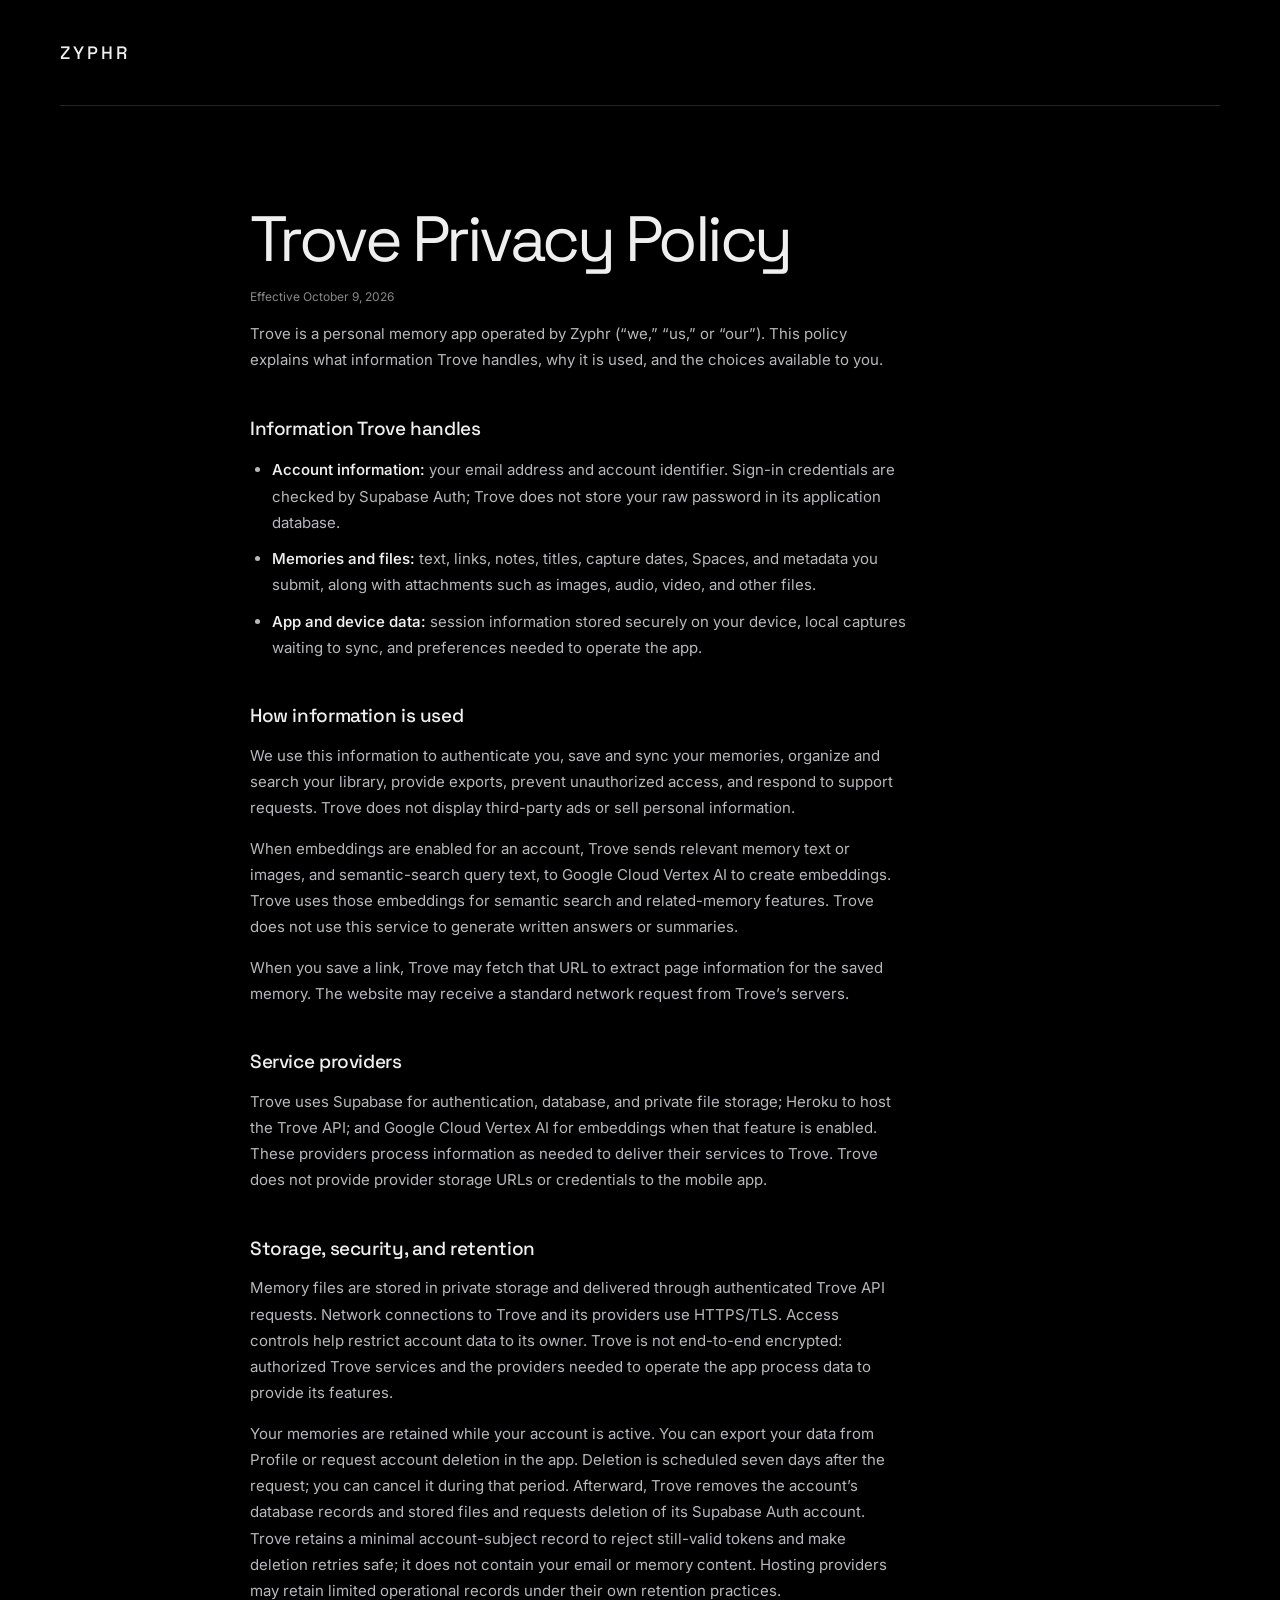
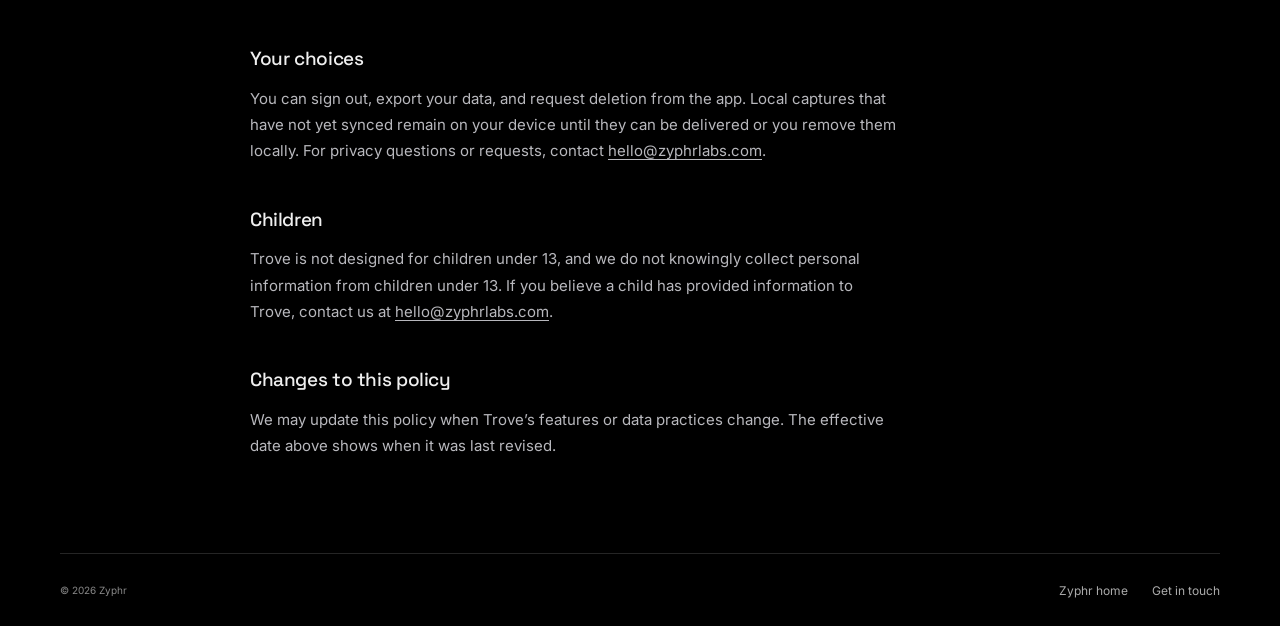
==== privacy/index.html @ 3baa9a34 "Add Trove privacy policy page" ====
<!doctype html>
<html lang="en">
<head>
  <meta charset="utf-8">
  <meta name="viewport" content="width=device-width, initial-scale=1">
  <meta name="theme-color" content="#000000">
  <title>Trove Privacy Policy — Zyphr</title>
  <meta name="description" content="How Trove handles account information, memories, files, and embeddings. Contact hello@zyphrlabs.com with privacy questions.">
  <link rel="canonical" href="https://zyphrlabs.com/privacy/">
  <link rel="icon" href="data:,">
  <link rel="preconnect" href="https://fonts.googleapis.com">
  <link rel="preconnect" href="https://fonts.gstatic.com" crossorigin>
  <link href="https://fonts.googleapis.com/css2?family=Inter:wght@400;450;500;550;600&family=Space+Grotesk:wght@400;500;600&display=swap" rel="stylesheet">
  <link rel="stylesheet" href="../styles.css">
</head>
<body>
  <a class="skip-link" href="#main">Skip to content</a>
  <div class="site-shell">
    <header class="nav">
      <a class="brand" href="../" aria-label="Zyphr home"><span>ZYPHR</span></a>
    </header>
    <main class="privacy-main" id="main">
      <article class="privacy-copy">
        <h1>Trove Privacy Policy</h1>
        <p class="privacy-updated">Effective October 9, 2026</p>

        <p>Trove is a personal memory app operated by Zyphr (“we,” “us,” or “our”). This policy explains what information Trove handles, why it is used, and the choices available to you.</p>

        <h2>Information Trove handles</h2>
        <ul>
          <li><strong>Account information:</strong> your email address and account identifier. Sign-in credentials are checked by Supabase Auth; Trove does not store your raw password in its application database.</li>
          <li><strong>Memories and files:</strong> text, links, notes, titles, capture dates, Spaces, and metadata you submit, along with attachments such as images, audio, video, and other files.</li>
          <li><strong>App and device data:</strong> session information stored securely on your device, local captures waiting to sync, and preferences needed to operate the app.</li>
        </ul>

        <h2>How information is used</h2>
        <p>We use this information to authenticate you, save and sync your memories, organize and search your library, provide exports, prevent unauthorized access, and respond to support requests. Trove does not display third-party ads or sell personal information.</p>
        <p>When embeddings are enabled for an account, Trove sends relevant memory text or images, and semantic-search query text, to Google Cloud Vertex AI to create embeddings. Trove uses those embeddings for semantic search and related-memory features. Trove does not use this service to generate written answers or summaries.</p>
        <p>When you save a link, Trove may fetch that URL to extract page information for the saved memory. The website may receive a standard network request from Trove’s servers.</p>

        <h2>Service providers</h2>
        <p>Trove uses Supabase for authentication, database, and private file storage; Heroku to host the Trove API; and Google Cloud Vertex AI for embeddings when that feature is enabled. These providers process information as needed to deliver their services to Trove. Trove does not provide provider storage URLs or credentials to the mobile app.</p>

        <h2>Storage, security, and retention</h2>
        <p>Memory files are stored in private storage and delivered through authenticated Trove API requests. Network connections to Trove and its providers use HTTPS/TLS. Access controls help restrict account data to its owner. Trove is not end-to-end encrypted: authorized Trove services and the providers needed to operate the app process data to provide its features.</p>
        <p>Your memories are retained while your account is active. You can export your data from Profile or request account deletion in the app. Deletion is scheduled seven days after the request; you can cancel it during that period. Afterward, Trove removes the account’s database records and stored files and requests deletion of its Supabase Auth account. Trove retains a minimal account-subject record to reject still-valid tokens and make deletion retries safe; it does not contain your email or memory content. Hosting providers may retain limited operational records under their own retention practices.</p>

        <h2>Your choices</h2>
        <p>You can sign out, export your data, and request deletion from the app. Local captures that have not yet synced remain on your device until they can be delivered or you remove them locally. For privacy questions or requests, contact <a href="mailto:hello@zyphrlabs.com">hello@zyphrlabs.com</a>.</p>

        <h2>Children</h2>
        <p>Trove is not designed for children under 13, and we do not knowingly collect personal information from children under 13. If you believe a child has provided information to Trove, contact us at <a href="mailto:hello@zyphrlabs.com">hello@zyphrlabs.com</a>.</p>

        <h2>Changes to this policy</h2>
        <p>We may update this policy when Trove’s features or data practices change. The effective date above shows when it was last revised.</p>
      </article>
    </main>
    <footer class="footer"><span>© 2026 Zyphr</span><div class="footer-links"><a href="./">Zyphr home</a><a class="contact-link" href="mailto:hello@zyphrlabs.com">Get in touch</a></div></footer>
  </div>
</body>
</html>
---- styles.css ----
:root {
  color-scheme: dark;
  --black: #000;
  --white: #efefef;
  --muted: #909090;
  --line: #252525;
}
* { box-sizing: border-box; }
html { background: var(--black); }
body { margin: 0; background: var(--black); color: var(--white); font-family: 'Inter', sans-serif; -webkit-font-smoothing: antialiased; }
button, input { font: inherit; }
button, a, input { -webkit-tap-highlight-color: transparent; }
button { color: inherit; cursor: pointer; }
a { color: inherit; text-decoration: none; }
button:focus-visible, a:focus-visible, canvas:focus-visible { outline: 2px solid #c7c4de; outline-offset: 6px; }
button:disabled { cursor: default; }
::selection { background: #c2bfce; color: #000; }
[hidden] { display: none !important; }
.skip-link { position: fixed; top: 12px; left: 12px; z-index: 20; padding: 12px 18px; color: #000; background: #fff; transform: translateY(-160%); }
.skip-link:focus { transform: translateY(0); }
.site-shell { width: min(1600px, 100%); min-height: 100svh; margin-inline: auto; padding-inline: clamp(24px, 4.7vw, 76px); display: flex; flex-direction: column; }
.nav { min-height: 106px; display: flex; justify-content: space-between; align-items: center; gap: 24px; border-bottom: 1px solid var(--line); }
.brand { display: inline-flex; align-items: center; }
.brand > span { font-family: 'Space Grotesk', sans-serif; font-size: 18px; font-weight: 500; letter-spacing: .16em; }
main { flex: 1; display: flex; flex-direction: column; }
.hero { flex: 1; min-height: 620px; display: grid; grid-template-columns: 1fr 1fr; align-items: center; position: relative; padding-block: 48px 24px; }
.hero-copy { z-index: 1; position: relative; padding-bottom: 28px; }
h1 { font-family: 'Space Grotesk', sans-serif; font-size: clamp(64px, 7.05vw, 108px); line-height: 1.035; font-weight: 400; letter-spacing: -.065em; margin: 0; white-space: nowrap; }
.metal-type { background: linear-gradient(110deg,#b9bbc0 0%,#f9f9fa 16%,#9d9ca9 32%,#dfd5e6 44%,#b8c5cb 55%,#f2eeeb 68%,#a3a5a9 85%,#e4e3e8 100%); -webkit-background-clip: text; background-clip: text; color: transparent; }
.launch-note { margin: 28px 0 0; font-size: 16px; line-height: 1.5; color: #999; letter-spacing: -.015em; }
.artwork { margin: 0 -24px 0 0; min-width: 0; align-self: stretch; display: flex; flex-direction: column; justify-content: center; position: relative; }
.artwork-stage { position: relative; width: 100%; height: clamp(336px,calc((100svh - 260px) * .8),512px); isolation: isolate; }
.orb-visuals { position: relative; width: 100%; height: 100%; }
#webgl { position: relative; display: block; width: 100%; height: 100%; opacity: 0; transition: opacity 1.4s ease; pointer-events: none; }
.artwork-stage.is-hovered { cursor: crosshair; }
.artwork-stage.is-ready #webgl { opacity: 1; }
.motion-toggle { position: absolute; bottom: 22px; right: 23px; display: grid; place-items: center; width: 30px; height: 30px; padding: 7px; background: #0a0a0a; border: 1px solid #303030; border-radius: 50%; color: #aaa; transition: border-color .2s,color .2s; }
.motion-toggle:hover { color: #fff; border-color: #666; }
.motion-toggle svg { width: 14px; height: 14px; fill: none; stroke: currentColor; stroke-width: 1.3; }
.motion-toggle .play-icon { display: none; }
.motion-toggle[aria-pressed="true"] .pause-icon { display: none; }
.motion-toggle[aria-pressed="true"] .play-icon { display: block; }
.footer { border-top: 1px solid var(--line); min-height: 73px; display: flex; align-items: center; justify-content: space-between; gap: 16px; font-size: 10px; color: #888; }
.footer-links { display: flex; align-items: center; gap: 24px; }
.footer-links > a { font-size: 12px; color: #aaa; transition: color .2s; }
.footer-links > a:hover { color: #eee; }
.contact-link { font-size: 12px; color: #aaa; transition: color .2s; }
.contact-link:hover { color: #eee; }
.privacy-main { flex: 1; display: block; }
.privacy-copy { max-width: 780px; margin: 0 auto; padding: clamp(48px, 8vw, 100px) 0 80px; }
.privacy-copy h1 { white-space: normal; font-size: clamp(42px, 6vw, 64px); letter-spacing: -.055em; }
.privacy-copy h2 { margin: 42px 0 12px; font: 500 19px/1.35 'Space Grotesk', sans-serif; letter-spacing: -.02em; }
.privacy-copy p, .privacy-copy li { max-width: 72ch; color: #b8b8bd; font-size: 15px; line-height: 1.75; }
.privacy-copy p { margin: 14px 0; }
.privacy-copy ul { padding-left: 22px; }
.privacy-copy li + li { margin-top: 10px; }
.privacy-copy strong { color: #efefef; font-weight: 550; }
.privacy-copy a { text-decoration: underline; text-underline-offset: 3px; }
.privacy-updated { color: #888 !important; font-size: 12px !important; }
@media (max-width: 1050px) {
  h1 { font-size: clamp(58px,7.4vw,78px); }
  .hero { min-height: 560px; }
  .artwork { margin-right: -18px; }
  .artwork-stage { height: 368px; }
}
@media (min-width: 761px) and (max-height: 820px) {
  .nav { min-height: 82px; }
  .hero { min-height: 0; padding-block: 26px 20px; }
  .hero-copy { padding-bottom: 0; }
  h1 { font-size: clamp(58px,6.35vw,92px); }
  .artwork-stage { height: clamp(320px,calc((100svh - 210px) * .8),448px); }
  .footer { min-height: 62px; }
}
@media (max-width: 760px) {
  .site-shell { padding-inline: 26px; }
  .nav { min-height: 84px; }
  .brand > span { font-size: 15px; }
  .hero { display: flex; flex-direction: column; align-items: stretch; padding-block: 55px 28px; min-height: 0; }
  .hero-copy { padding: 0; }
  h1 { font-size: clamp(54px,11.2vw,83px); }
  .artwork { margin: 16px -18px 0; }
  .artwork-stage { height: clamp(320px,87vw,530px); }
  .motion-toggle { right: 19px; bottom: 15px; }
  .footer { min-height: 77px; font-size: 9px; }
  .footer-links { gap: 16px; }
  .privacy-copy { padding-block: 54px 64px; }
  .privacy-copy p, .privacy-copy li { font-size: 14px; }
}
@media (max-width: 360px) {
  .site-shell { padding-inline: 20px; }
  h1 { font-size: 49px; }
}
@media (prefers-reduced-motion: reduce) {
  *,*::before,*::after { transition-duration: 0.01ms !important; animation-duration: 0.01ms !important; animation-iteration-count: 1 !important; }
}
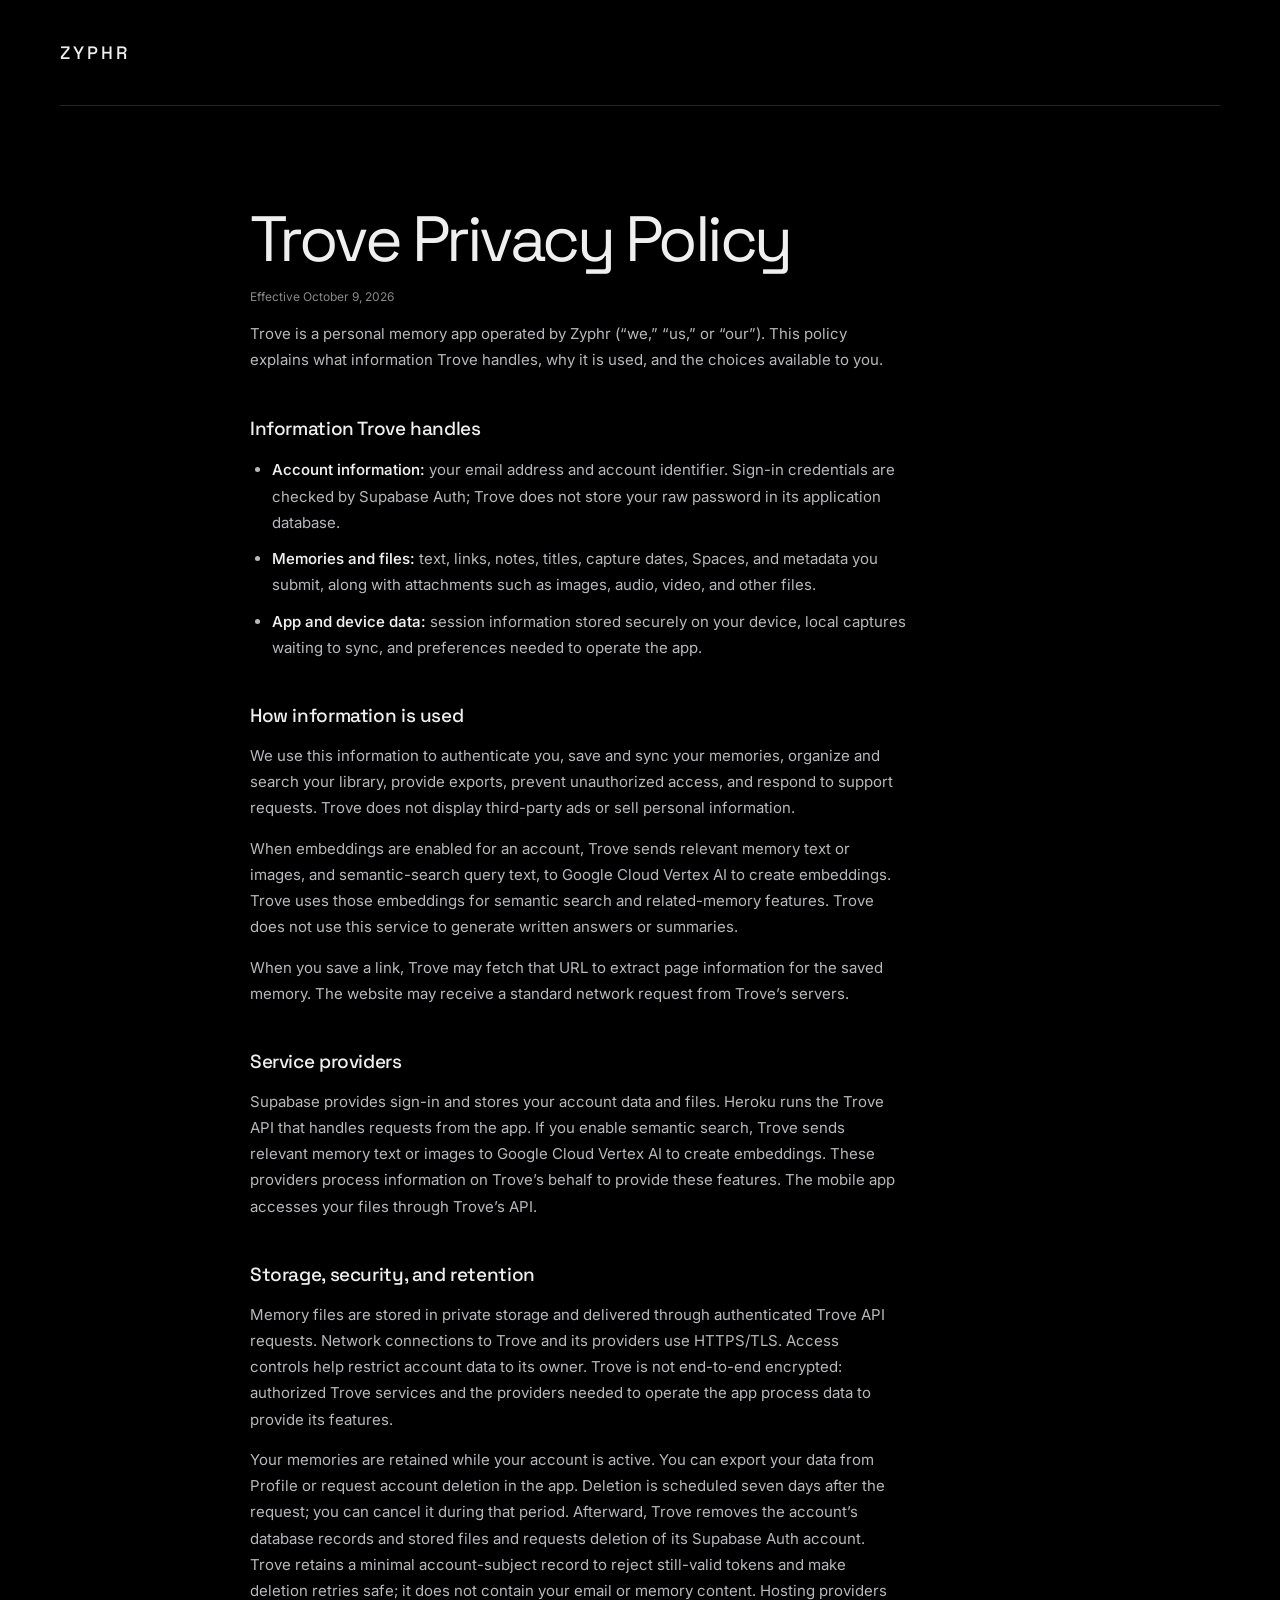
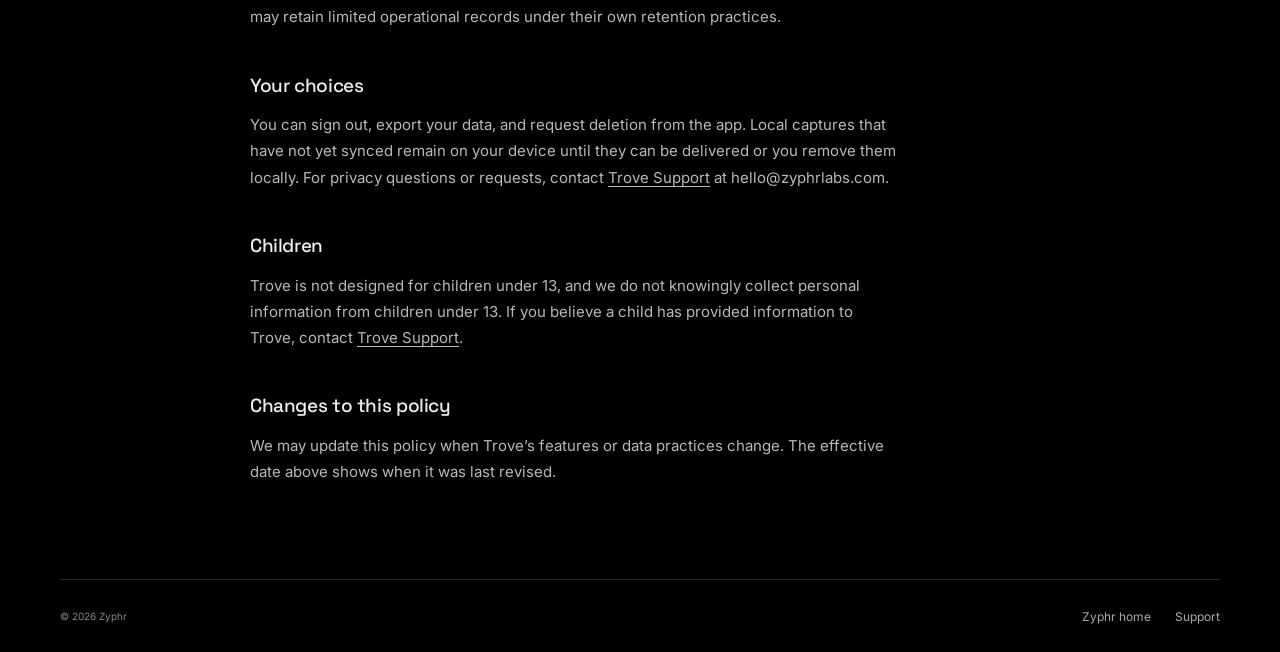
==== commit 8d98eba1: "Clarify Trove support and provider disclosures" ====
--- a/privacy/index.html
+++ b/privacy/index.html
@@ -5,7 +5,7 @@
   <meta name="viewport" content="width=device-width, initial-scale=1">
   <meta name="theme-color" content="#000000">
   <title>Trove Privacy Policy — Zyphr</title>
-  <meta name="description" content="How Trove handles account information, memories, files, and embeddings. Contact hello@zyphrlabs.com with privacy questions.">
+  <meta name="description" content="How Trove handles account information, memories, files, and embeddings. Contact Trove Support with privacy questions.">
   <link rel="canonical" href="https://zyphrlabs.com/privacy/">
   <link rel="icon" href="data:,">
   <link rel="preconnect" href="https://fonts.googleapis.com">
@@ -39,23 +39,23 @@
         <p>When you save a link, Trove may fetch that URL to extract page information for the saved memory. The website may receive a standard network request from Trove’s servers.</p>
 
         <h2>Service providers</h2>
-        <p>Trove uses Supabase for authentication, database, and private file storage; Heroku to host the Trove API; and Google Cloud Vertex AI for embeddings when that feature is enabled. These providers process information as needed to deliver their services to Trove. Trove does not provide provider storage URLs or credentials to the mobile app.</p>
+        <p>Supabase provides sign-in and stores your account data and files. Heroku runs the Trove API that handles requests from the app. If you enable semantic search, Trove sends relevant memory text or images to Google Cloud Vertex AI to create embeddings. These providers process information on Trove’s behalf to provide these features. The mobile app accesses your files through Trove’s API.</p>
 
         <h2>Storage, security, and retention</h2>
         <p>Memory files are stored in private storage and delivered through authenticated Trove API requests. Network connections to Trove and its providers use HTTPS/TLS. Access controls help restrict account data to its owner. Trove is not end-to-end encrypted: authorized Trove services and the providers needed to operate the app process data to provide its features.</p>
         <p>Your memories are retained while your account is active. You can export your data from Profile or request account deletion in the app. Deletion is scheduled seven days after the request; you can cancel it during that period. Afterward, Trove removes the account’s database records and stored files and requests deletion of its Supabase Auth account. Trove retains a minimal account-subject record to reject still-valid tokens and make deletion retries safe; it does not contain your email or memory content. Hosting providers may retain limited operational records under their own retention practices.</p>
 
         <h2>Your choices</h2>
-        <p>You can sign out, export your data, and request deletion from the app. Local captures that have not yet synced remain on your device until they can be delivered or you remove them locally. For privacy questions or requests, contact <a href="mailto:hello@zyphrlabs.com">hello@zyphrlabs.com</a>.</p>
+        <p>You can sign out, export your data, and request deletion from the app. Local captures that have not yet synced remain on your device until they can be delivered or you remove them locally. For privacy questions or requests, contact <a href="mailto:hello@zyphrlabs.com">Trove Support</a> at hello@zyphrlabs.com.</p>
 
         <h2>Children</h2>
-        <p>Trove is not designed for children under 13, and we do not knowingly collect personal information from children under 13. If you believe a child has provided information to Trove, contact us at <a href="mailto:hello@zyphrlabs.com">hello@zyphrlabs.com</a>.</p>
+        <p>Trove is not designed for children under 13, and we do not knowingly collect personal information from children under 13. If you believe a child has provided information to Trove, contact <a href="mailto:hello@zyphrlabs.com">Trove Support</a>.</p>
 
         <h2>Changes to this policy</h2>
         <p>We may update this policy when Trove’s features or data practices change. The effective date above shows when it was last revised.</p>
       </article>
     </main>
-    <footer class="footer"><span>© 2026 Zyphr</span><div class="footer-links"><a href="./">Zyphr home</a><a class="contact-link" href="mailto:hello@zyphrlabs.com">Get in touch</a></div></footer>
+    <footer class="footer"><span>© 2026 Zyphr</span><div class="footer-links"><a href="./">Zyphr home</a><a class="contact-link" href="mailto:hello@zyphrlabs.com">Support</a></div></footer>
   </div>
 </body>
 </html>
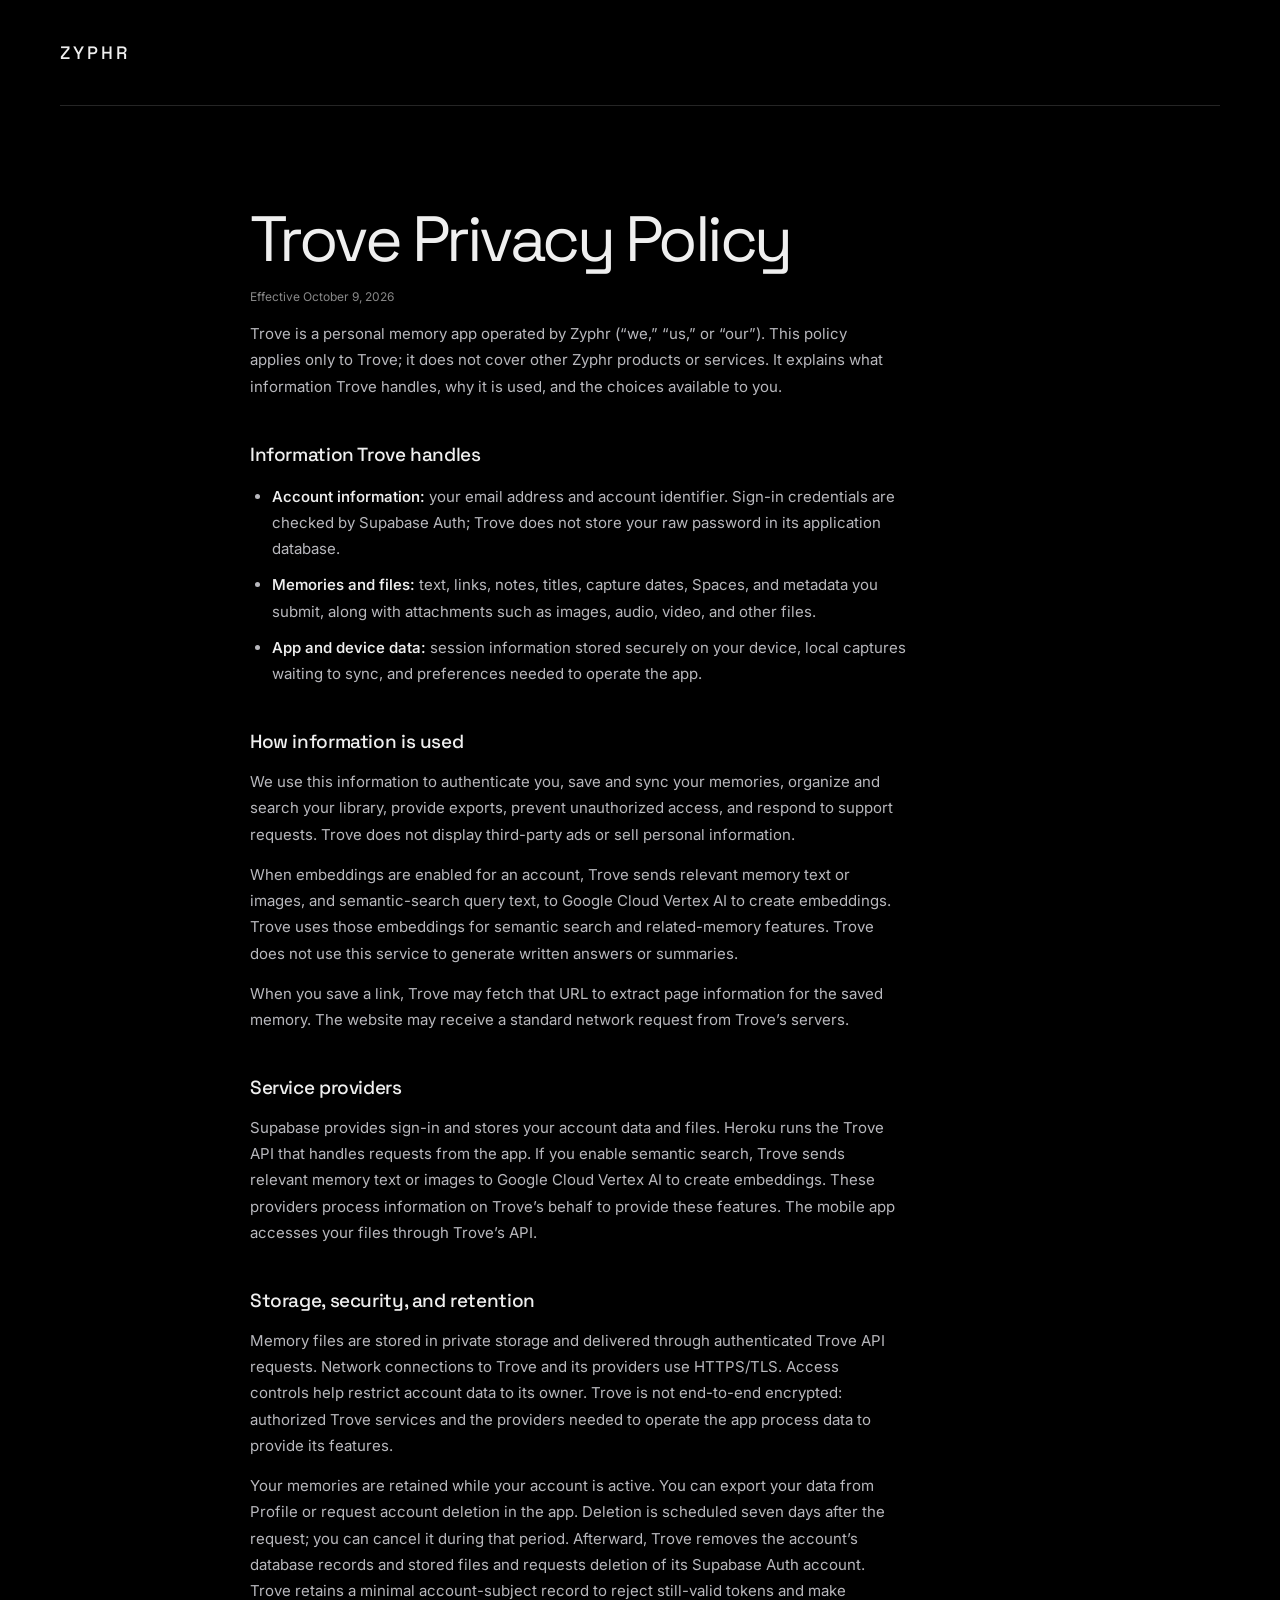
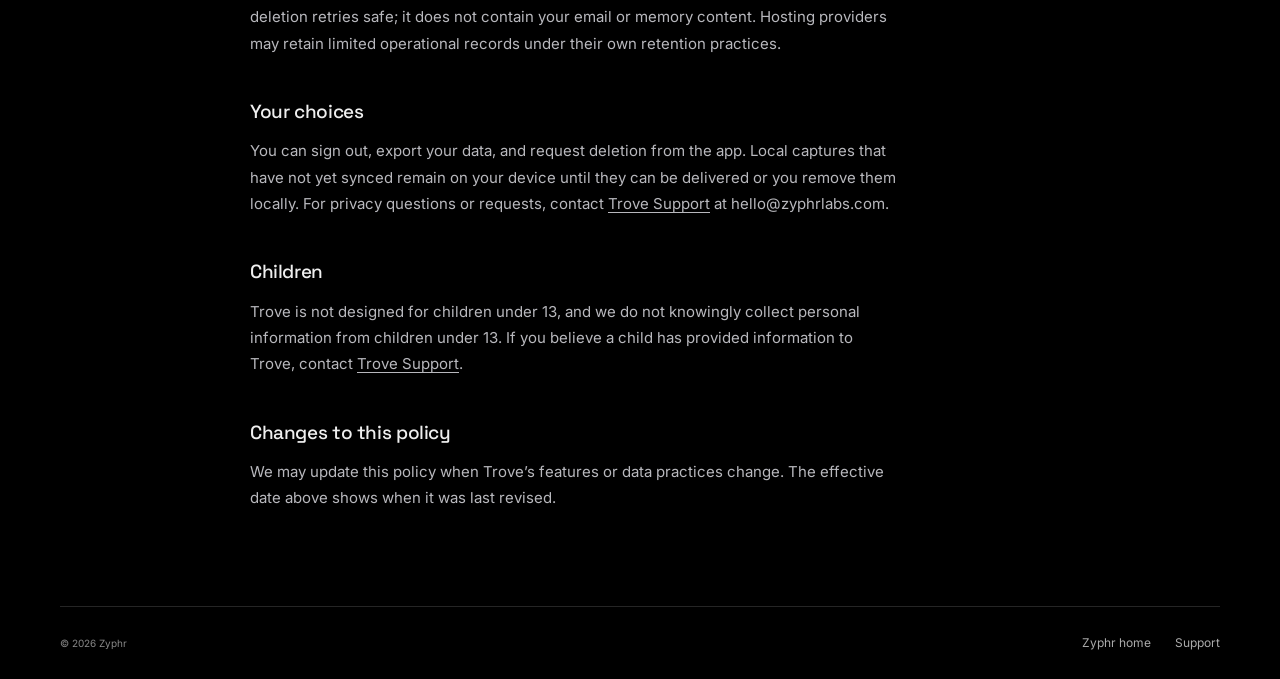
==== commit 730788f8: "Clarify Trove privacy policy scope" ====
--- a/privacy/index.html
+++ b/privacy/index.html
@@ -24,7 +24,7 @@
         <h1>Trove Privacy Policy</h1>
         <p class="privacy-updated">Effective October 9, 2026</p>
 
-        <p>Trove is a personal memory app operated by Zyphr (“we,” “us,” or “our”). This policy explains what information Trove handles, why it is used, and the choices available to you.</p>
+        <p>Trove is a personal memory app operated by Zyphr (“we,” “us,” or “our”). This policy applies only to Trove; it does not cover other Zyphr products or services. It explains what information Trove handles, why it is used, and the choices available to you.</p>
 
         <h2>Information Trove handles</h2>
         <ul>
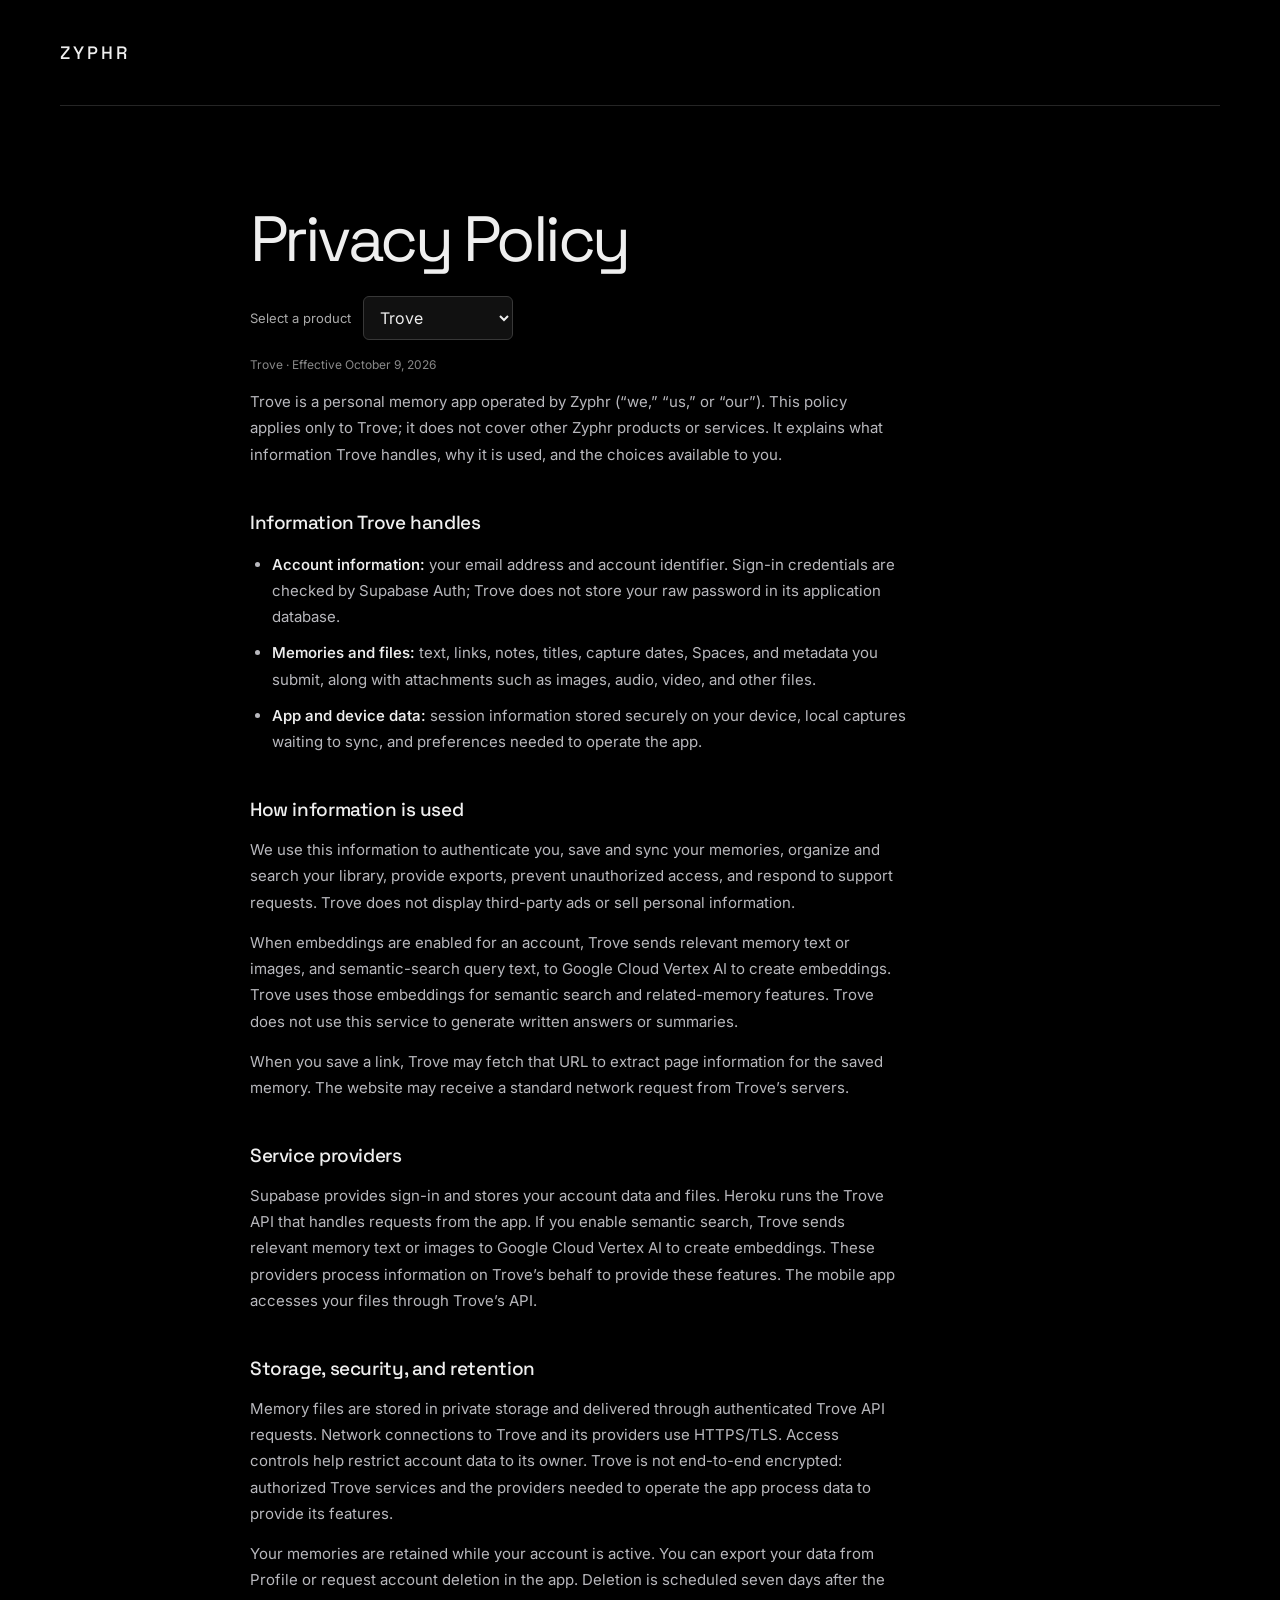
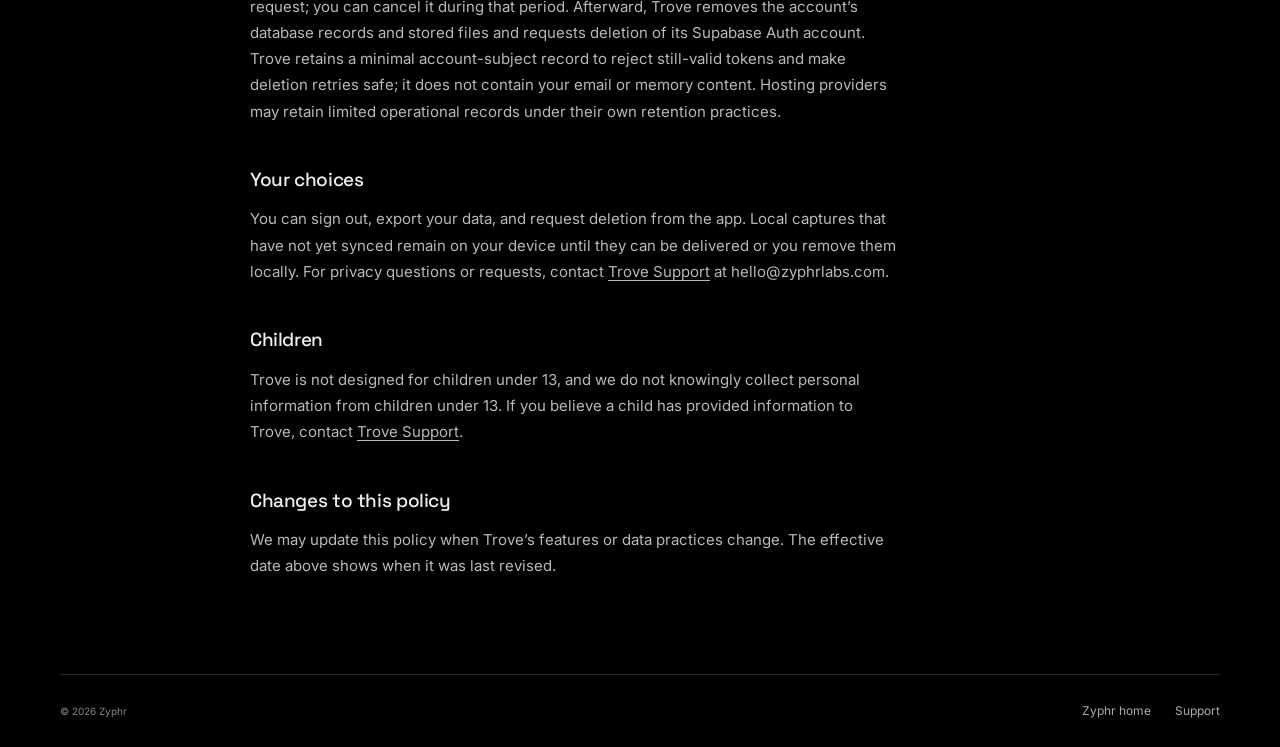
==== commit 4ca4a0e3: "Add product selector to privacy page" ====
--- a/privacy/index.html
+++ b/privacy/index.html
@@ -21,8 +21,14 @@
     </header>
     <main class="privacy-main" id="main">
       <article class="privacy-copy">
-        <h1>Trove Privacy Policy</h1>
-        <p class="privacy-updated">Effective October 9, 2026</p>
+        <h1>Privacy Policy</h1>
+        <div class="policy-picker">
+          <label for="policy-product">Select a product</label>
+          <select id="policy-product" name="product">
+            <option value="trove" selected>Trove</option>
+          </select>
+        </div>
+        <p class="privacy-updated">Trove · Effective October 9, 2026</p>
 
         <p>Trove is a personal memory app operated by Zyphr (“we,” “us,” or “our”). This policy applies only to Trove; it does not cover other Zyphr products or services. It explains what information Trove handles, why it is used, and the choices available to you.</p>
 
--- a/styles.css
+++ b/styles.css
@@ -49,6 +49,10 @@
 .privacy-main { flex: 1; display: block; }
 .privacy-copy { max-width: 780px; margin: 0 auto; padding: clamp(48px, 8vw, 100px) 0 80px; }
 .privacy-copy h1 { white-space: normal; font-size: clamp(42px, 6vw, 64px); letter-spacing: -.055em; }
+.policy-picker { display: flex; align-items: center; gap: 12px; margin-top: 24px; }
+.policy-picker label { color: #aaa; font-size: 13px; }
+.policy-picker select { min-width: 150px; padding: 10px 36px 10px 12px; border: 1px solid #383838; border-radius: 6px; background: #111; color: #eee; font: inherit; }
+.policy-picker select:focus-visible { outline: 2px solid #aaa; outline-offset: 3px; }
 .privacy-copy h2 { margin: 42px 0 12px; font: 500 19px/1.35 'Space Grotesk', sans-serif; letter-spacing: -.02em; }
 .privacy-copy p, .privacy-copy li { max-width: 72ch; color: #b8b8bd; font-size: 15px; line-height: 1.75; }
 .privacy-copy p { margin: 14px 0; }
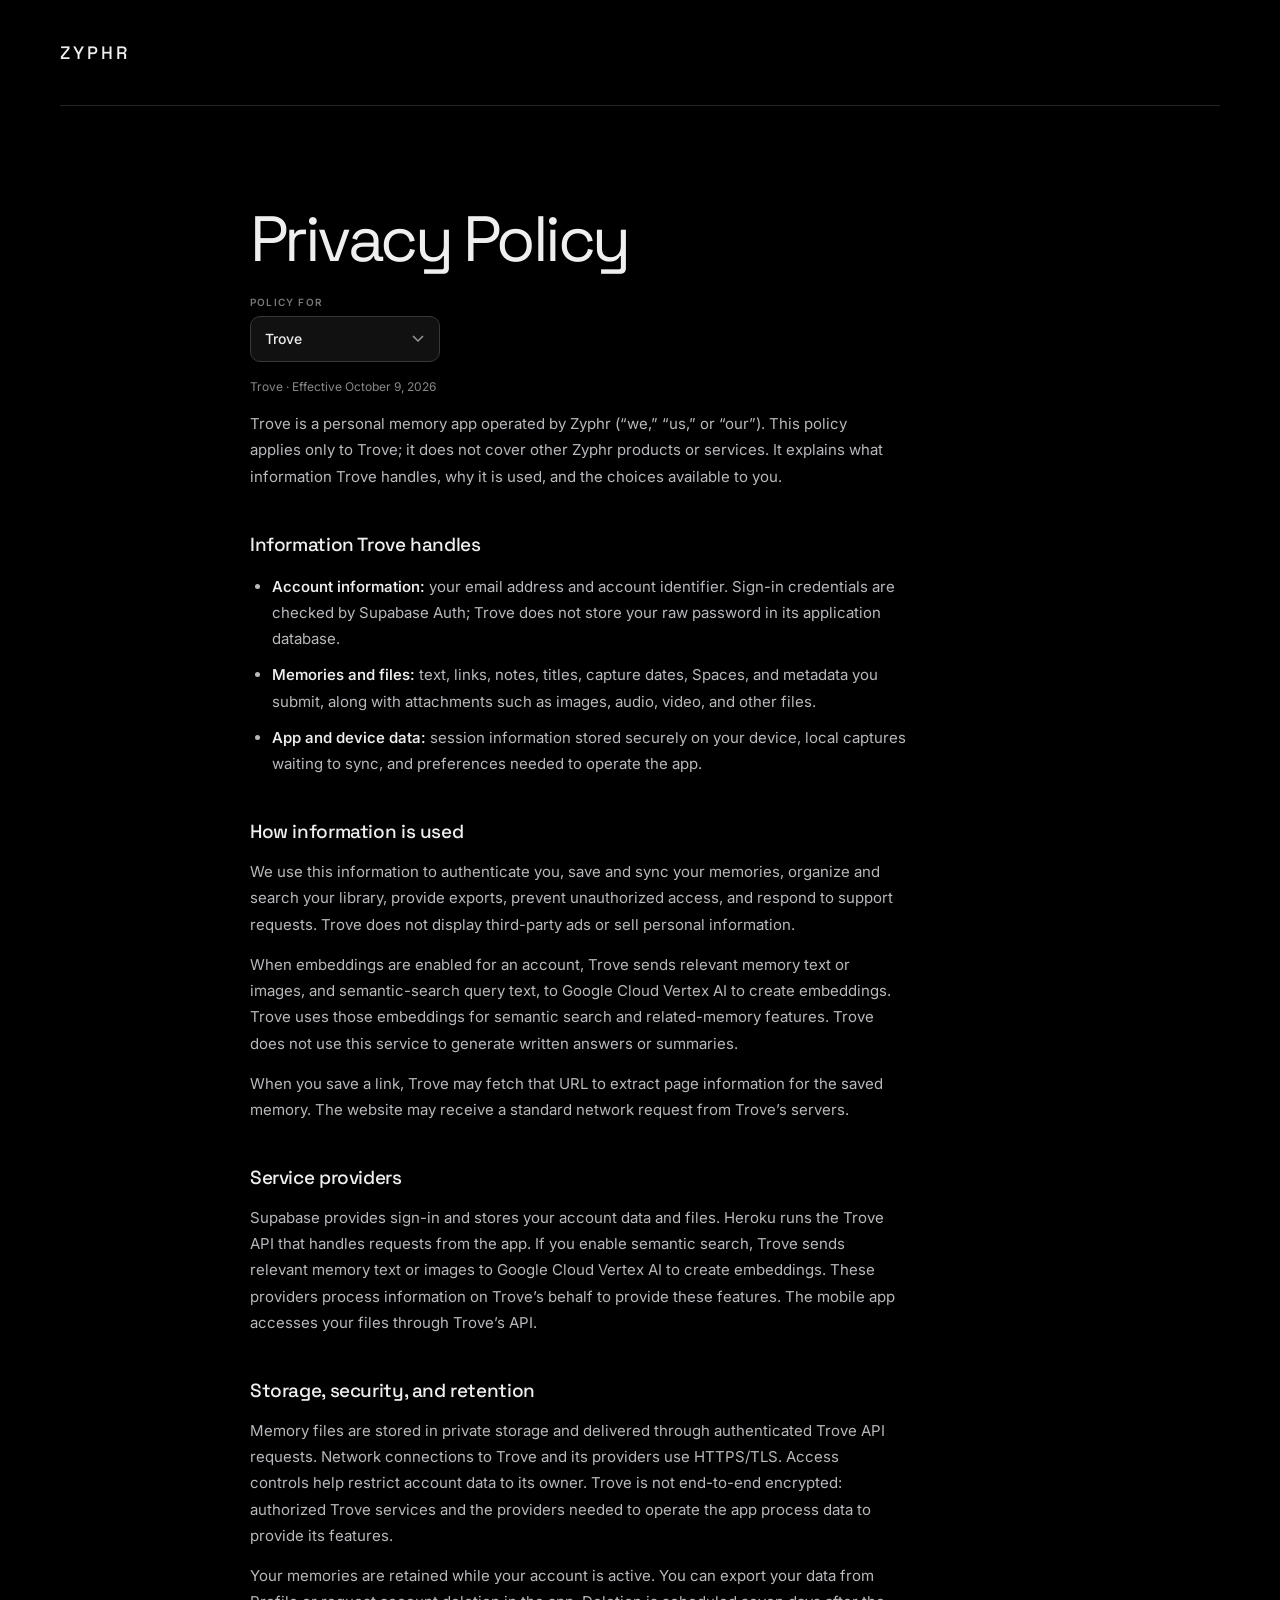
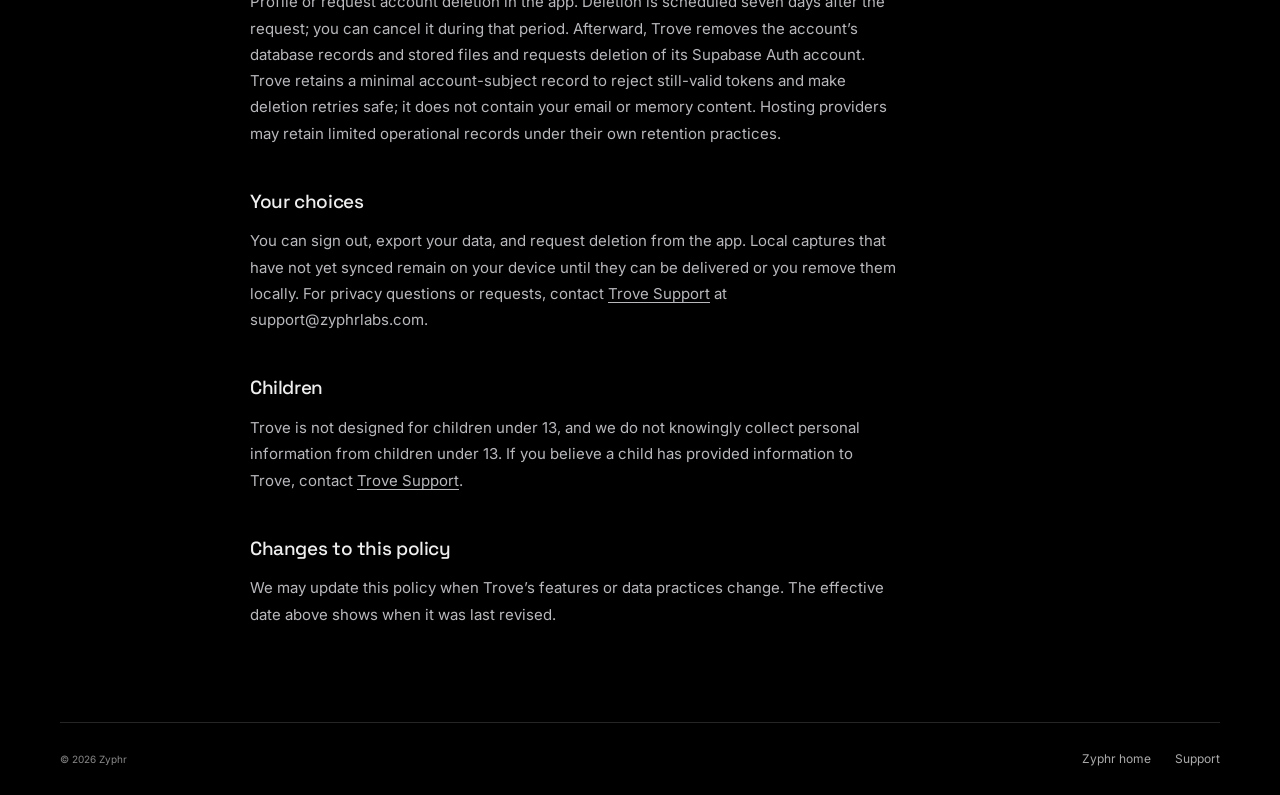
==== commit 2b353e7d: "Update support contact and privacy selector" ====
--- a/privacy/index.html
+++ b/privacy/index.html
@@ -23,7 +23,7 @@
       <article class="privacy-copy">
         <h1>Privacy Policy</h1>
         <div class="policy-picker">
-          <label for="policy-product">Select a product</label>
+          <label for="policy-product">Policy for</label>
           <select id="policy-product" name="product">
             <option value="trove" selected>Trove</option>
           </select>
@@ -52,16 +52,16 @@
         <p>Your memories are retained while your account is active. You can export your data from Profile or request account deletion in the app. Deletion is scheduled seven days after the request; you can cancel it during that period. Afterward, Trove removes the account’s database records and stored files and requests deletion of its Supabase Auth account. Trove retains a minimal account-subject record to reject still-valid tokens and make deletion retries safe; it does not contain your email or memory content. Hosting providers may retain limited operational records under their own retention practices.</p>
 
         <h2>Your choices</h2>
-        <p>You can sign out, export your data, and request deletion from the app. Local captures that have not yet synced remain on your device until they can be delivered or you remove them locally. For privacy questions or requests, contact <a href="mailto:hello@zyphrlabs.com">Trove Support</a> at hello@zyphrlabs.com.</p>
+        <p>You can sign out, export your data, and request deletion from the app. Local captures that have not yet synced remain on your device until they can be delivered or you remove them locally. For privacy questions or requests, contact <a href="mailto:support@zyphrlabs.com">Trove Support</a> at support@zyphrlabs.com.</p>
 
         <h2>Children</h2>
-        <p>Trove is not designed for children under 13, and we do not knowingly collect personal information from children under 13. If you believe a child has provided information to Trove, contact <a href="mailto:hello@zyphrlabs.com">Trove Support</a>.</p>
+        <p>Trove is not designed for children under 13, and we do not knowingly collect personal information from children under 13. If you believe a child has provided information to Trove, contact <a href="mailto:support@zyphrlabs.com">Trove Support</a>.</p>
 
         <h2>Changes to this policy</h2>
         <p>We may update this policy when Trove’s features or data practices change. The effective date above shows when it was last revised.</p>
       </article>
     </main>
-    <footer class="footer"><span>© 2026 Zyphr</span><div class="footer-links"><a href="./">Zyphr home</a><a class="contact-link" href="mailto:hello@zyphrlabs.com">Support</a></div></footer>
+    <footer class="footer"><span>© 2026 Zyphr</span><div class="footer-links"><a href="./">Zyphr home</a><a class="contact-link" href="mailto:support@zyphrlabs.com">Support</a></div></footer>
   </div>
 </body>
 </html>
--- a/styles.css
+++ b/styles.css
@@ -49,9 +49,10 @@
 .privacy-main { flex: 1; display: block; }
 .privacy-copy { max-width: 780px; margin: 0 auto; padding: clamp(48px, 8vw, 100px) 0 80px; }
 .privacy-copy h1 { white-space: normal; font-size: clamp(42px, 6vw, 64px); letter-spacing: -.055em; }
-.policy-picker { display: flex; align-items: center; gap: 12px; margin-top: 24px; }
-.policy-picker label { color: #aaa; font-size: 13px; }
-.policy-picker select { min-width: 150px; padding: 10px 36px 10px 12px; border: 1px solid #383838; border-radius: 6px; background: #111; color: #eee; font: inherit; }
+.policy-picker { display: flex; flex-direction: column; align-items: flex-start; gap: 8px; margin-top: 24px; }
+.policy-picker label { color: #777; font-size: 10px; font-weight: 600; letter-spacing: .12em; text-transform: uppercase; }
+.policy-picker select { appearance: none; min-width: 190px; height: 46px; padding: 0 42px 0 14px; border: 1px solid #383838; border-radius: 10px; background-color: #111; background-image: url("data:image/svg+xml,%3Csvg xmlns='http://www.w3.org/2000/svg' width='12' height='8' viewBox='0 0 12 8'%3E%3Cpath d='m1 1 5 5 5-5' fill='none' stroke='%23999' stroke-width='1.5'/%3E%3C/svg%3E"); background-repeat: no-repeat; background-position: right 15px center; color: #eee; font: 500 14px/1 'Inter', sans-serif; cursor: pointer; transition: border-color .2s, background-color .2s; }
+.policy-picker select:hover { border-color: #666; background-color: #161616; }
 .policy-picker select:focus-visible { outline: 2px solid #aaa; outline-offset: 3px; }
 .privacy-copy h2 { margin: 42px 0 12px; font: 500 19px/1.35 'Space Grotesk', sans-serif; letter-spacing: -.02em; }
 .privacy-copy p, .privacy-copy li { max-width: 72ch; color: #b8b8bd; font-size: 15px; line-height: 1.75; }
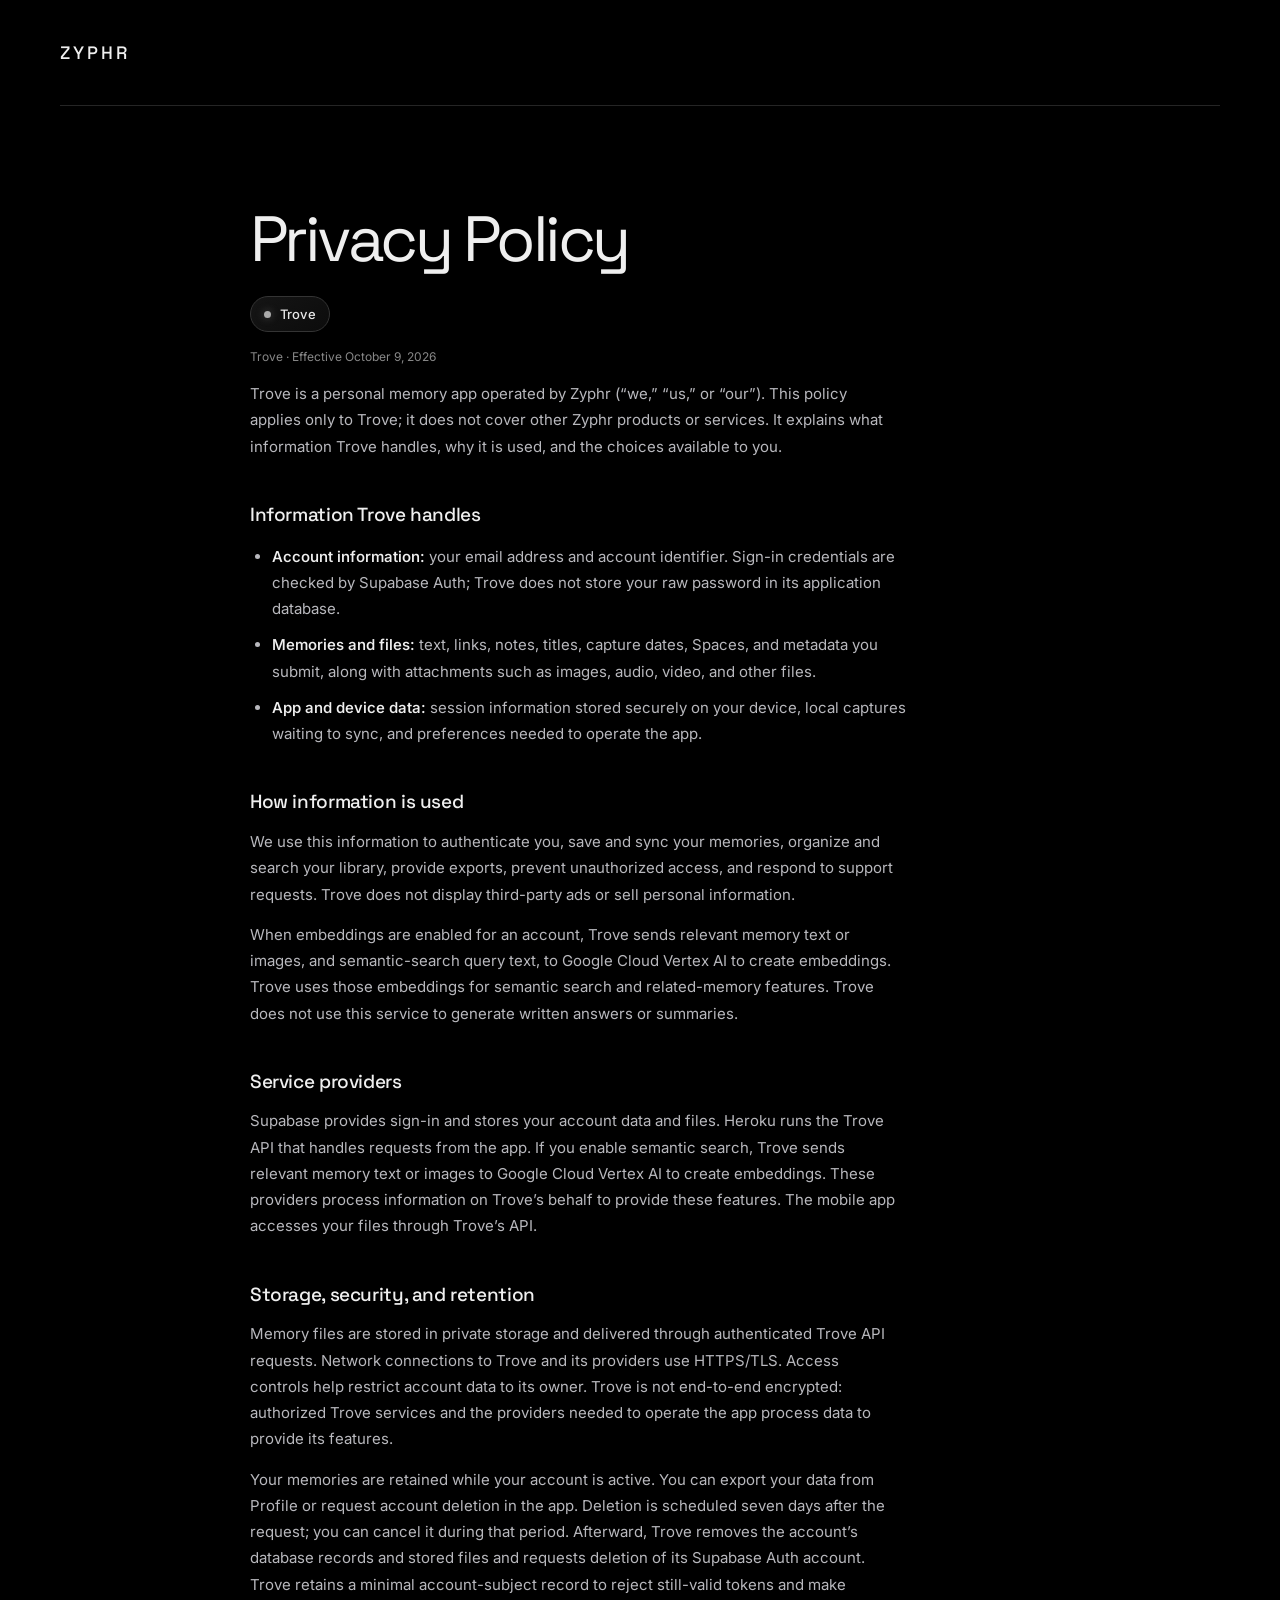
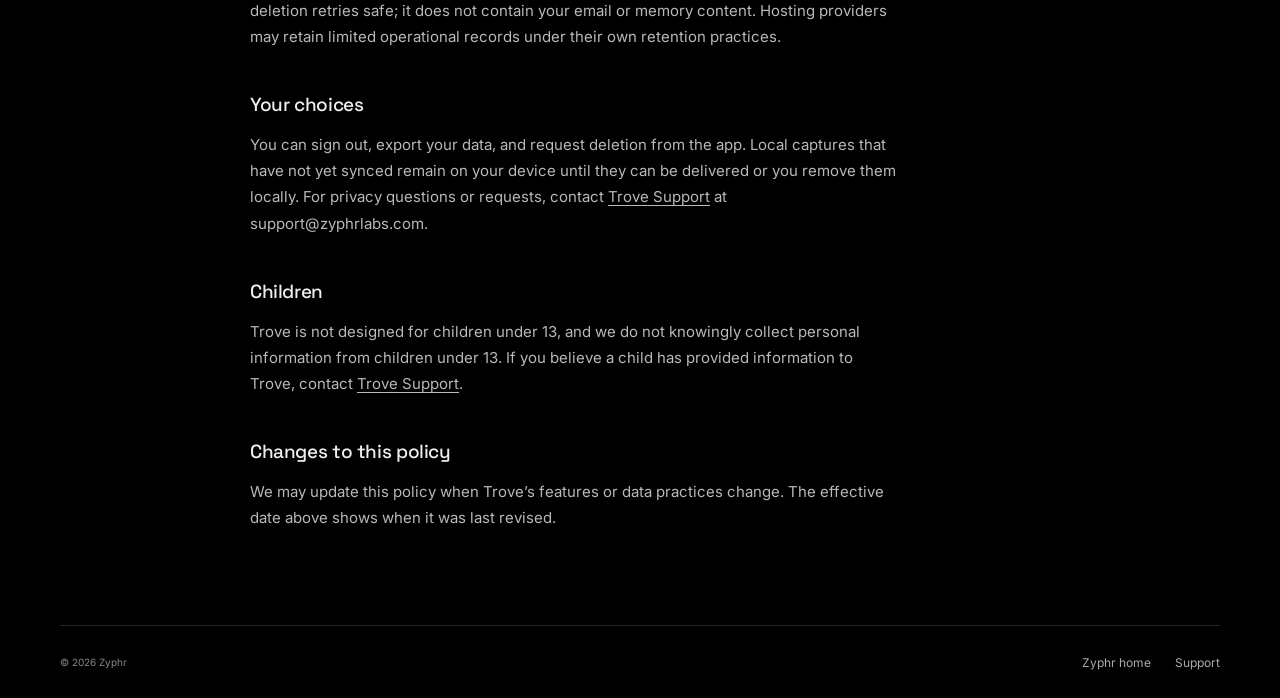
==== commit 2632cfa9: "Replace privacy dropdown with product badge" ====
--- a/privacy/index.html
+++ b/privacy/index.html
@@ -11,7 +11,7 @@
   <link rel="preconnect" href="https://fonts.googleapis.com">
   <link rel="preconnect" href="https://fonts.gstatic.com" crossorigin>
   <link href="https://fonts.googleapis.com/css2?family=Inter:wght@400;450;500;550;600&family=Space+Grotesk:wght@400;500;600&display=swap" rel="stylesheet">
-  <link rel="stylesheet" href="../styles.css">
+  <link rel="stylesheet" href="../styles.css?v=20261009-3">
 </head>
 <body>
   <a class="skip-link" href="#main">Skip to content</a>
@@ -22,12 +22,7 @@
     <main class="privacy-main" id="main">
       <article class="privacy-copy">
         <h1>Privacy Policy</h1>
-        <div class="policy-picker">
-          <label for="policy-product">Policy for</label>
-          <select id="policy-product" name="product">
-            <option value="trove" selected>Trove</option>
-          </select>
-        </div>
+        <div class="policy-product" aria-label="Product: Trove"><span class="policy-product-dot" aria-hidden="true"></span><span>Trove</span></div>
         <p class="privacy-updated">Trove · Effective October 9, 2026</p>
 
         <p>Trove is a personal memory app operated by Zyphr (“we,” “us,” or “our”). This policy applies only to Trove; it does not cover other Zyphr products or services. It explains what information Trove handles, why it is used, and the choices available to you.</p>
@@ -42,8 +37,6 @@
         <h2>How information is used</h2>
         <p>We use this information to authenticate you, save and sync your memories, organize and search your library, provide exports, prevent unauthorized access, and respond to support requests. Trove does not display third-party ads or sell personal information.</p>
         <p>When embeddings are enabled for an account, Trove sends relevant memory text or images, and semantic-search query text, to Google Cloud Vertex AI to create embeddings. Trove uses those embeddings for semantic search and related-memory features. Trove does not use this service to generate written answers or summaries.</p>
-        <p>When you save a link, Trove may fetch that URL to extract page information for the saved memory. The website may receive a standard network request from Trove’s servers.</p>
-
         <h2>Service providers</h2>
         <p>Supabase provides sign-in and stores your account data and files. Heroku runs the Trove API that handles requests from the app. If you enable semantic search, Trove sends relevant memory text or images to Google Cloud Vertex AI to create embeddings. These providers process information on Trove’s behalf to provide these features. The mobile app accesses your files through Trove’s API.</p>
 
--- a/styles.css
+++ b/styles.css
@@ -49,11 +49,8 @@
 .privacy-main { flex: 1; display: block; }
 .privacy-copy { max-width: 780px; margin: 0 auto; padding: clamp(48px, 8vw, 100px) 0 80px; }
 .privacy-copy h1 { white-space: normal; font-size: clamp(42px, 6vw, 64px); letter-spacing: -.055em; }
-.policy-picker { display: flex; flex-direction: column; align-items: flex-start; gap: 8px; margin-top: 24px; }
-.policy-picker label { color: #777; font-size: 10px; font-weight: 600; letter-spacing: .12em; text-transform: uppercase; }
-.policy-picker select { appearance: none; min-width: 190px; height: 46px; padding: 0 42px 0 14px; border: 1px solid #383838; border-radius: 10px; background-color: #111; background-image: url("data:image/svg+xml,%3Csvg xmlns='http://www.w3.org/2000/svg' width='12' height='8' viewBox='0 0 12 8'%3E%3Cpath d='m1 1 5 5 5-5' fill='none' stroke='%23999' stroke-width='1.5'/%3E%3C/svg%3E"); background-repeat: no-repeat; background-position: right 15px center; color: #eee; font: 500 14px/1 'Inter', sans-serif; cursor: pointer; transition: border-color .2s, background-color .2s; }
-.policy-picker select:hover { border-color: #666; background-color: #161616; }
-.policy-picker select:focus-visible { outline: 2px solid #aaa; outline-offset: 3px; }
+.policy-product { display: inline-flex; align-items: center; gap: 9px; margin-top: 24px; padding: 9px 13px; border: 1px solid #343434; border-radius: 999px; background: linear-gradient(145deg, #151515, #0c0c0c); color: #e8e8e8; font-size: 13px; font-weight: 500; letter-spacing: .01em; }
+.policy-product-dot { width: 7px; height: 7px; border-radius: 50%; background: #aaa; box-shadow: 0 0 9px #aaa6; }
 .privacy-copy h2 { margin: 42px 0 12px; font: 500 19px/1.35 'Space Grotesk', sans-serif; letter-spacing: -.02em; }
 .privacy-copy p, .privacy-copy li { max-width: 72ch; color: #b8b8bd; font-size: 15px; line-height: 1.75; }
 .privacy-copy p { margin: 14px 0; }
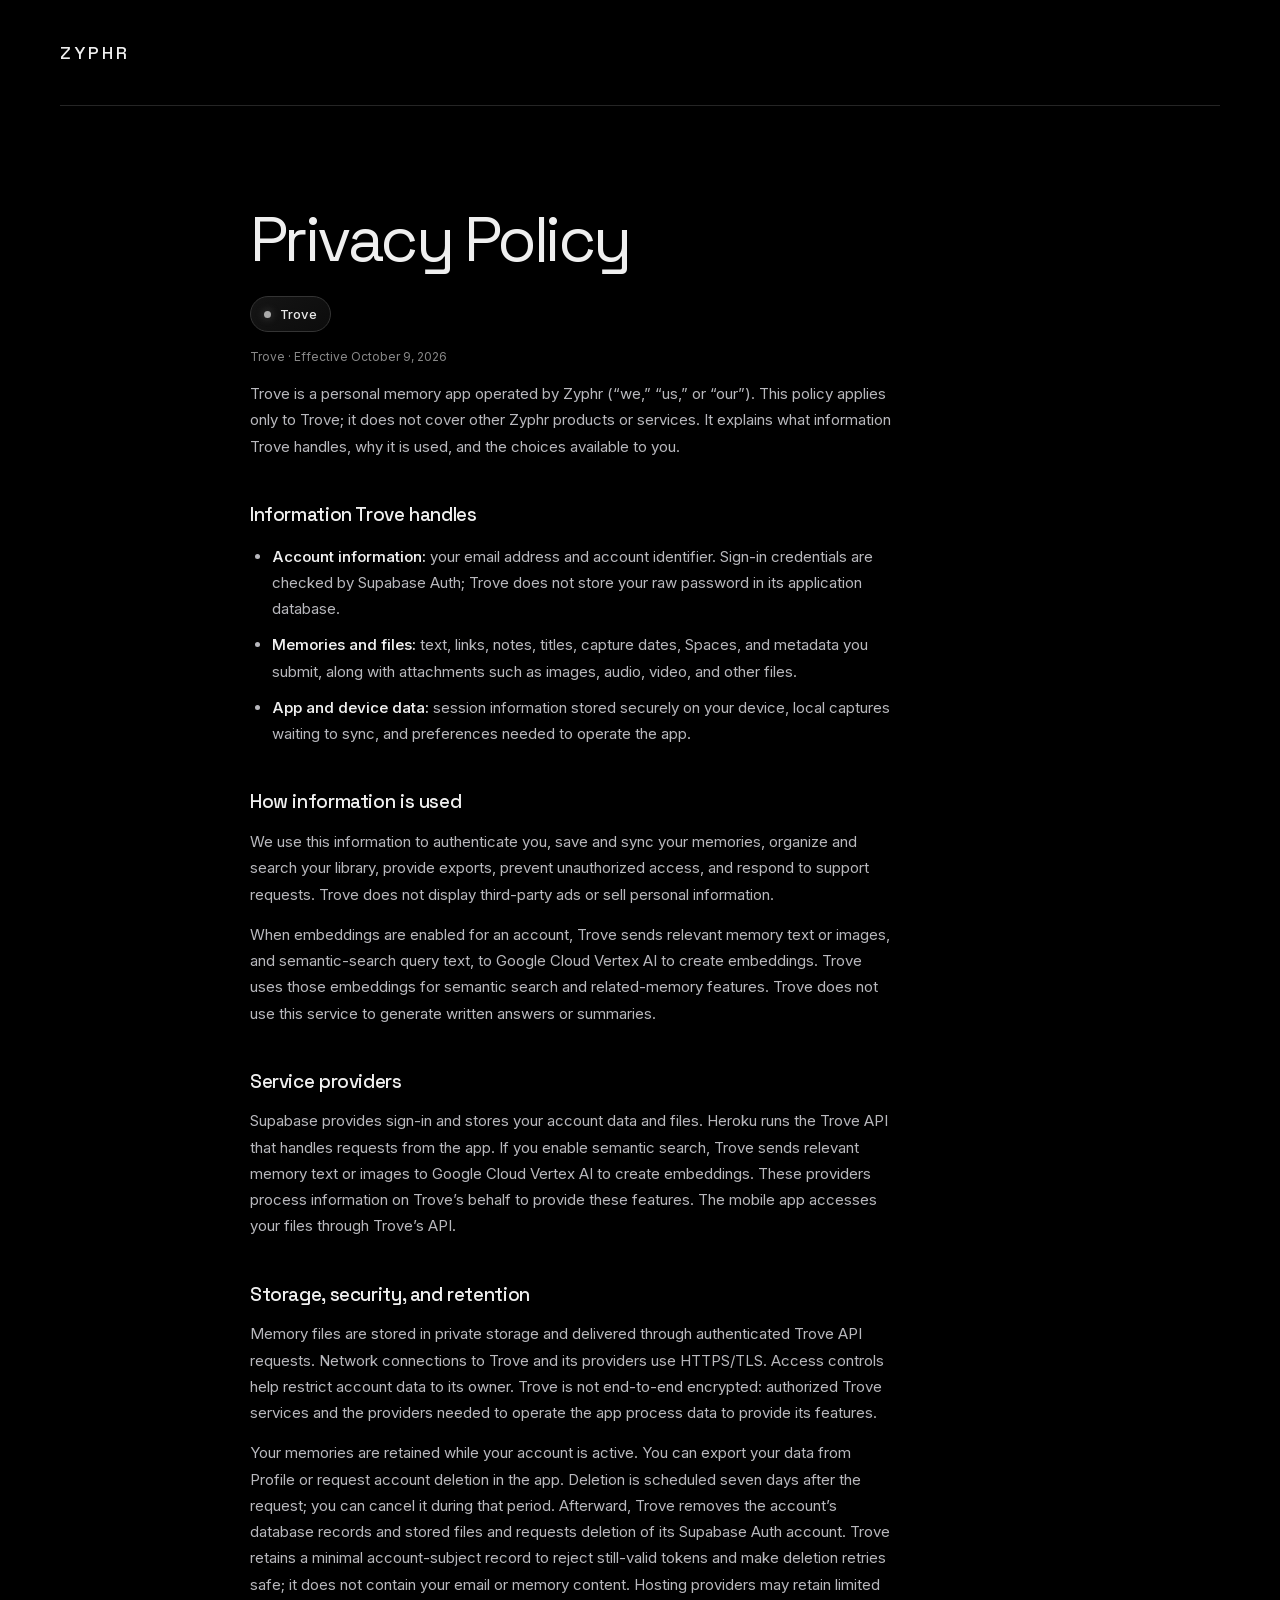
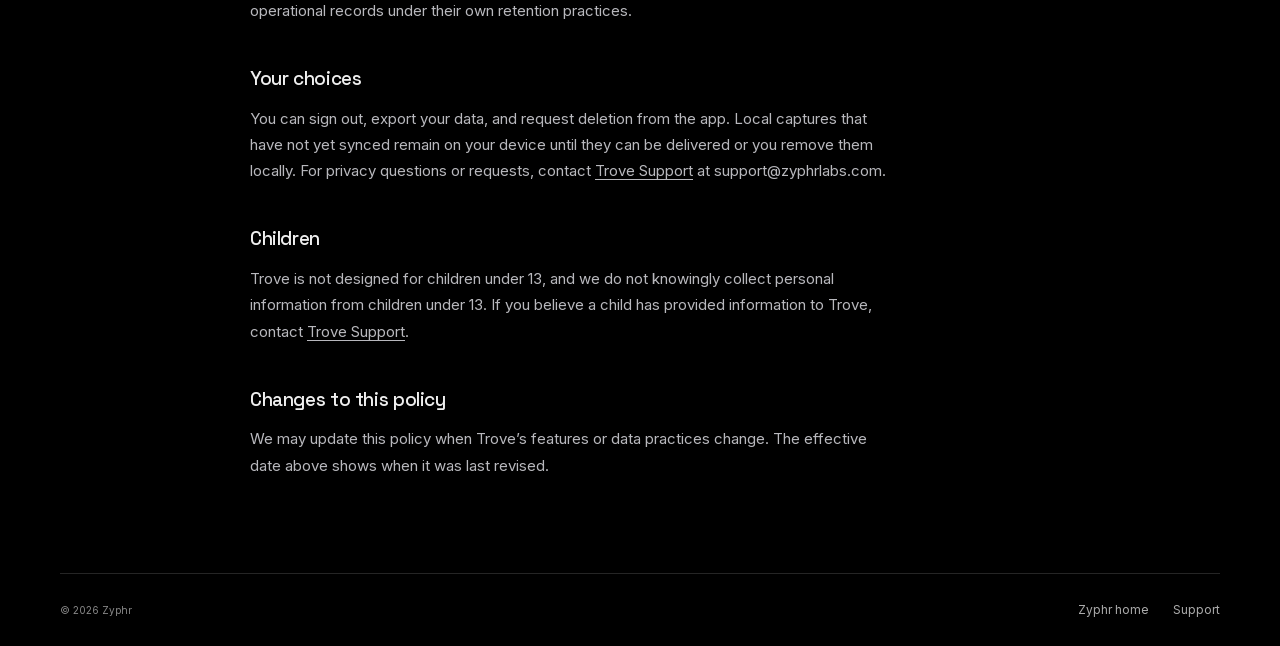
==== commit 34888601: "Give Google one canonical URL to index The homepage answered 200 on http, https, www, and /index.htm" ====
--- a/privacy/index.html
+++ b/privacy/index.html
@@ -7,11 +7,18 @@
   <title>Trove Privacy Policy — Zyphr</title>
   <meta name="description" content="How Trove handles account information, memories, files, and embeddings. Contact Trove Support with privacy questions.">
   <link rel="canonical" href="https://zyphrlabs.com/privacy/">
-  <link rel="icon" href="data:,">
-  <link rel="preconnect" href="https://fonts.googleapis.com">
-  <link rel="preconnect" href="https://fonts.gstatic.com" crossorigin>
-  <link href="https://fonts.googleapis.com/css2?family=Inter:wght@400;450;500;550;600&family=Space+Grotesk:wght@400;500;600&display=swap" rel="stylesheet">
-  <link rel="stylesheet" href="../styles.css?v=20261009-3">
+  <link rel="icon" href="/favicon.ico" sizes="any">
+  <link rel="icon" type="image/png" sizes="32x32" href="/favicon-32.png">
+  <link rel="apple-touch-icon" href="/apple-touch-icon.png">
+  <meta property="og:type" content="article">
+  <meta property="og:site_name" content="Zyphr">
+  <meta property="og:title" content="Trove Privacy Policy — Zyphr">
+  <meta property="og:description" content="How Trove handles account information, memories, files, and embeddings.">
+  <meta property="og:url" content="https://zyphrlabs.com/privacy/">
+  <meta name="twitter:card" content="summary">
+  <link rel="preload" href="/fonts/inter-latin-var.woff2" as="font" type="font/woff2" crossorigin>
+  <link rel="preload" href="/fonts/space-grotesk-latin-var.woff2" as="font" type="font/woff2" crossorigin>
+  <link rel="stylesheet" href="../styles.css?v=20261009-5">
 </head>
 <body>
   <a class="skip-link" href="#main">Skip to content</a>
--- a/styles.css
+++ b/styles.css
@@ -1,3 +1,20 @@
+/* Self-hosted variable fonts: the latin subsets Google Fonts served for this site. */
+@font-face {
+  font-family: 'Inter';
+  font-style: normal;
+  font-weight: 400 600;
+  font-display: swap;
+  src: url('/fonts/inter-latin-var.woff2') format('woff2');
+  unicode-range: U+0000-00FF, U+0131, U+0152-0153, U+02BB-02BC, U+02C6, U+02DA, U+02DC, U+0304, U+0308, U+0329, U+2000-206F, U+20AC, U+2122, U+2191, U+2193, U+2212, U+2215, U+FEFF, U+FFFD;
+}
+@font-face {
+  font-family: 'Space Grotesk';
+  font-style: normal;
+  font-weight: 400 600;
+  font-display: swap;
+  src: url('/fonts/space-grotesk-latin-var.woff2') format('woff2');
+  unicode-range: U+0000-00FF, U+0131, U+0152-0153, U+02BB-02BC, U+02C6, U+02DA, U+02DC, U+0304, U+0308, U+0329, U+2000-206F, U+20AC, U+2122, U+2191, U+2193, U+2212, U+2215, U+FEFF, U+FFFD;
+}
 :root {
   color-scheme: dark;
   --black: #000;
@@ -28,6 +45,7 @@
 h1 { font-family: 'Space Grotesk', sans-serif; font-size: clamp(64px, 7.05vw, 108px); line-height: 1.035; font-weight: 400; letter-spacing: -.065em; margin: 0; white-space: nowrap; }
 .metal-type { background: linear-gradient(110deg,#b9bbc0 0%,#f9f9fa 16%,#9d9ca9 32%,#dfd5e6 44%,#b8c5cb 55%,#f2eeeb 68%,#a3a5a9 85%,#e4e3e8 100%); -webkit-background-clip: text; background-clip: text; color: transparent; }
 .launch-note { margin: 28px 0 0; font-size: 16px; line-height: 1.5; color: #999; letter-spacing: -.015em; }
+.launch-note a { color: #d5d5d5; text-decoration: underline; text-underline-offset: 3px; }
 .artwork { margin: 0 -24px 0 0; min-width: 0; align-self: stretch; display: flex; flex-direction: column; justify-content: center; position: relative; }
 .artwork-stage { position: relative; width: 100%; height: clamp(336px,calc((100svh - 260px) * .8),512px); isolation: isolate; }
 .orb-visuals { position: relative; width: 100%; height: 100%; }
